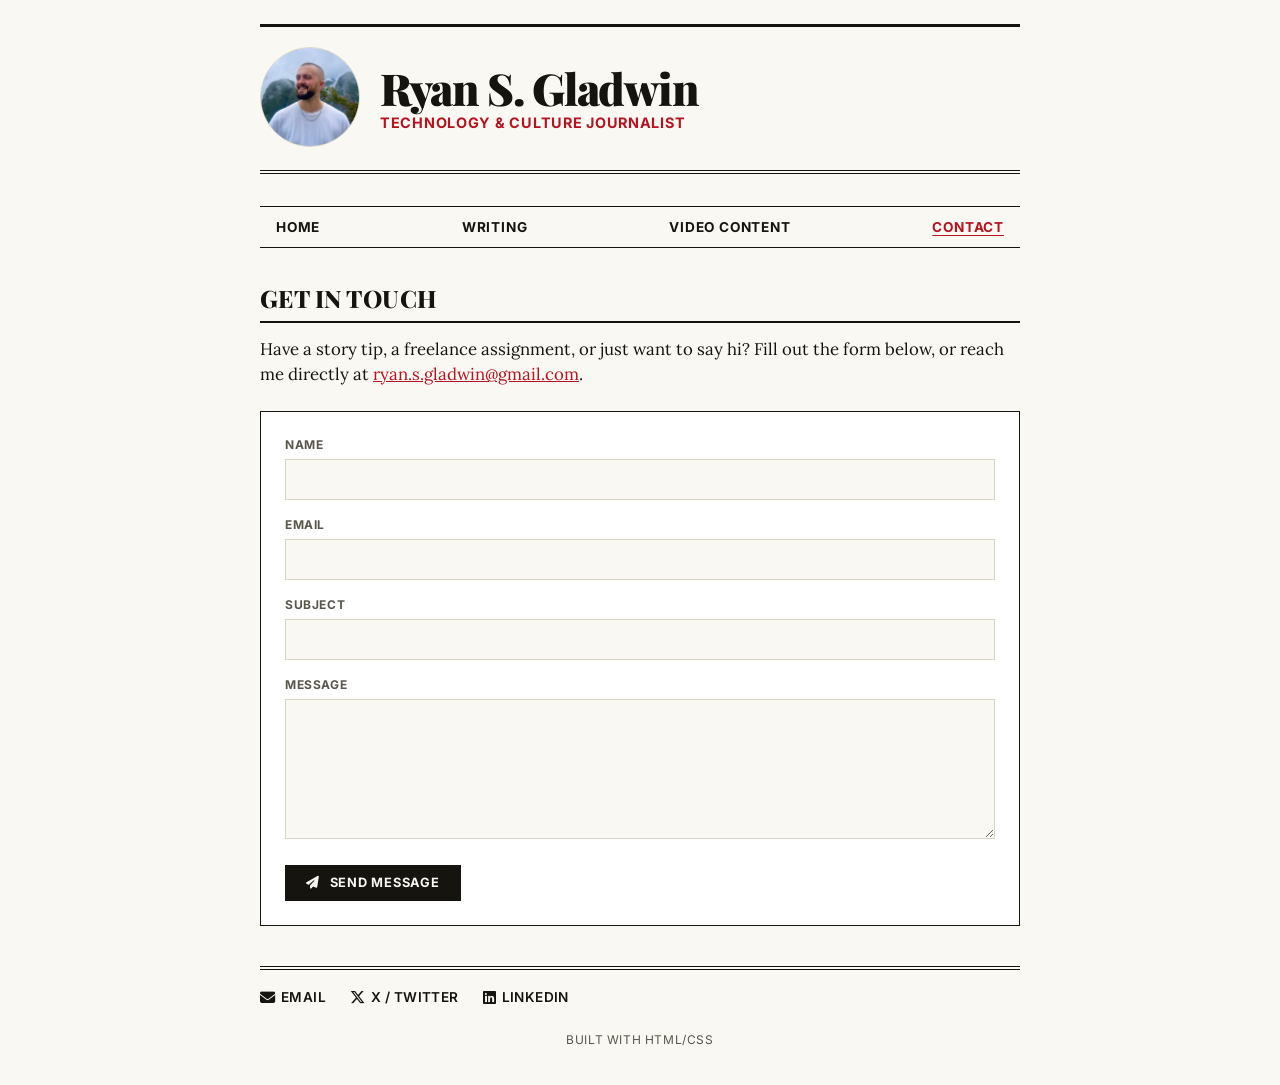
==== contact.html @ e8fc2579 "Skeleton" ====
<!DOCTYPE html>
<html lang="en">
<head>
    <meta charset="UTF-8">
    <meta name="viewport" content="width=device-width, initial-scale=1.0">
    <meta name="referrer" content="strict-origin-when-cross-origin">
    <title>Contact | Ryan S. Gladwin</title>

    <link rel="icon" href="data:image/svg+xml,<svg xmlns='http://www.w3.org/2000/svg' viewBox='0 0 100 100'><rect width='100' height='100' fill='%2316140F'/><text x='50%' y='64%' font-family='serif' font-weight='900' font-size='46' fill='%23FAF8F3' text-anchor='middle'>RG</text></svg>">

    <meta property="og:type" content="website">
    <meta property="og:title" content="Contact | Ryan S. Gladwin">
    <meta property="og:description" content="Get in touch with journalist Ryan S. Gladwin.">
    <meta property="og:image" content="headshot.jpg">
    <meta property="og:url" content="https://ryansgladwin.github.io/contact.html">

    <meta name="twitter:card" content="summary_large_image">
    <meta name="twitter:title" content="Contact | Ryan S. Gladwin">
    <meta name="twitter:image" content="headshot.jpg">

    <link rel="preconnect" href="https://fonts.googleapis.com">
    <link rel="preconnect" href="https://fonts.gstatic.com" crossorigin>
    <link href="https://fonts.googleapis.com/css2?family=Lora:ital,wght@0,400;0,500;1,400&family=Playfair+Display:ital,wght@0,600;0,800;0,900;1,600&family=Inter:wght@600;700&display=swap" rel="stylesheet">
    <link rel="stylesheet" href="https://cdnjs.cloudflare.com/ajax/libs/font-awesome/6.5.1/css/all.min.css">
    <link rel="stylesheet" href="style.css">
</head>
<body>

    <div class="container">
        <header>
            <div class="header-content">
                <a href="index.html">
                    <img src="headshot.jpg" alt="Ryan S. Gladwin" class="profile-img">
                </a>
                <div class="header-text">
                    <h1>Ryan S. Gladwin</h1>
                    <p class="subtitle">Technology &amp; Culture Journalist</p>
                </div>
            </div>
        </header>

        <nav class="work-nav">
            <a href="index.html">Home</a>
            <a href="writing.html">Writing</a>
            <a href="video.html">Video Content</a>
            <a href="contact.html" class="active">Contact</a>
        </nav>

        <main>
            <section id="contact-page">
                <h2>Get in Touch</h2>
                <p>Have a story tip, a freelance assignment, or just want to say hi? Fill out the form below, or reach me directly at <a href="mailto:ryan.s.gladwin@gmail.com" style="color: var(--accent);">ryan.s.gladwin@gmail.com</a>.</p>

                <div class="contact-box">
                    <!--
                        NOTE FOR RYAN: this form posts to Formspree, a free service
                        that emails you submissions without needing a backend.
                        1. Go to formspree.io, sign up free, create a form.
                        2. Replace YOUR_FORM_ID below with the ID they give you.
                    -->
                    <form action="https://formspree.io/f/YOUR_FORM_ID" method="POST" class="contact-form">
                        <label for="name">Name</label>
                        <input type="text" id="name" name="name" required>

                        <label for="email">Email</label>
                        <input type="email" id="email" name="email" required>

                        <label for="subject">Subject</label>
                        <input type="text" id="subject" name="_subject" required>

                        <label for="message">Message</label>
                        <textarea id="message" name="message" required></textarea>

                        <button type="submit" class="btn-editorial" style="margin-top: 1.25rem;">
                            <i class="fa-solid fa-paper-plane" style="margin-right: 6px;"></i> Send Message
                        </button>
                    </form>
                </div>
            </section>
        </main>

        <footer>
            <div class="links">
                <a href="mailto:ryan.s.gladwin@gmail.com"><i class="fa-solid fa-envelope"></i> Email</a>
                <a href="https://x.com/Ryan_S_Gladwin" target="_blank" rel="noopener noreferrer"><i class="fa-brands fa-x-twitter"></i> X / Twitter</a>
                <a href="https://www.linkedin.com/in/ryansgladwin/" target="_blank" rel="noopener noreferrer"><i class="fa-brands fa-linkedin"></i> LinkedIn</a>
            </div>
            <p class="colophon">Built with HTML/CSS</p>
        </footer>
    </div>

</body>
</html>
---- style.css ----
/* ===========================================================
   Ryan S. Gladwin — Portfolio
   Broadsheet-editorial base, forked from André Beganski's template.
   Signature: wire-service "kicker" tags encode content type/beat.
   =========================================================== */

:root {
    --paper: #FAF8F3;
    --ink: #16140F;
    --gray: #5A564C;
    --border: #DAD4C4;
    --accent: #B4131F;      /* wire-service red — used sparingly */
    --accent-dark: #7A0C15;
}

* {
    box-sizing: border-box;
    margin: 0;
    padding: 0;
}

body {
    background-color: var(--paper);
    color: var(--ink);
    font-family: 'Lora', serif;
    line-height: 1.5;
    padding: 1.5rem;
    -webkit-font-smoothing: antialiased;
}

.container {
    max-width: 760px;
    margin: 0 auto;
}

/* ---------- Masthead ---------- */
header {
    margin-bottom: 2rem;
    padding: 1.25rem 0;
    border-top: 3px solid var(--ink);
    border-bottom: 1px solid var(--ink);
    position: relative;
}

header::after {
    content: '';
    position: absolute;
    bottom: 2px;
    left: 0;
    right: 0;
    height: 1px;
    background: var(--ink);
}

.header-content {
    display: flex;
    align-items: center;
    gap: 1.25rem;
}

.profile-img {
    width: 100px;
    height: 100px;
    border-radius: 50%;
    object-fit: cover;
    border: 1px solid var(--border);
    flex-shrink: 0;
}

h1 {
    font-size: 2.75rem;
    font-weight: 900;
    margin: 0 0 0.1rem 0;
    letter-spacing: -0.03em;
    line-height: 1;
}

.subtitle {
    font-family: 'Inter', sans-serif;
    font-size: 0.9rem;
    color: var(--accent);
    font-weight: 700;
    text-transform: uppercase;
    letter-spacing: 0.05em;
    margin: 0;
}

h1, h2, h3 {
    font-family: 'Playfair Display', serif;
    color: var(--ink);
}

section {
    margin-bottom: 2.25rem;
}

h2 {
    font-size: 1.5rem;
    font-weight: 800;
    margin-bottom: 0.85rem;
    padding-bottom: 0.35rem;
    border-bottom: 2px solid var(--ink);
    text-transform: uppercase;
    letter-spacing: 0.02em;
}

p {
    margin-bottom: 0.75rem;
    font-size: 1.05rem;
}

#about p {
    font-size: 0.95rem;
    line-height: 1.6;
    margin-bottom: 1rem;
}

#about p:last-child {
    margin-bottom: 0;
}

/* ---------- Nav ---------- */
.work-nav {
    display: flex;
    justify-content: space-between;
    align-items: center;
    margin-top: 1.25rem;
    margin-bottom: 2rem;
    padding: 0.6rem 1rem;
    border-top: 1px solid var(--ink);
    border-bottom: 1px solid var(--ink);
}

.work-nav a {
    font-family: 'Inter', sans-serif;
    font-size: 0.85rem;
    font-weight: 700;
    text-transform: uppercase;
    letter-spacing: 0.06em;
    color: var(--ink);
    text-decoration: none;
    transition: color 0.2s ease;
}

.work-nav a:hover,
.work-nav a.active {
    color: var(--accent);
    text-decoration: underline;
    text-underline-offset: 3px;
}

/* ---------- Kicker (signature element) ----------
   Small wire-service style label naming the beat/format
   ahead of each headline: SCOOP, PROFILE, EXPLAINER, etc. */
.kicker {
    display: inline-block;
    font-family: 'Inter', sans-serif;
    font-size: 0.7rem;
    font-weight: 700;
    text-transform: uppercase;
    letter-spacing: 0.09em;
    color: var(--accent);
    border: 1px solid var(--accent);
    padding: 0.12rem 0.5rem;
    margin-bottom: 0.5rem;
}

/* ---------- Clips (writing / index featured work) ---------- */
.clip {
    margin-bottom: 1.5rem;
}

.clip-content {
    display: flex;
    gap: 1.25rem;
    align-items: center;
}

.clip-text {
    flex: 1;
}

.clip-thumb {
    width: 150px;
    height: 95px;
    object-fit: cover;
    border: 1px solid var(--border);
    flex-shrink: 0;
}

.clip-content a:first-child {
    display: block;
    overflow: hidden;
    flex-shrink: 0;
}

.clip-hero {
    margin-bottom: 2rem;
    border-bottom: 1px solid var(--border);
    padding-bottom: 1.75rem;
}

.clip-hero .clip-content {
    gap: 1.5rem;
    align-items: center;
}

.clip-hero .clip-thumb {
    width: 250px;
    height: 155px;
    object-fit: cover;
}

.clip-hero h3 {
    font-size: 1.5rem;
    margin-bottom: 0.3rem;
}

.clip-hero p {
    font-size: 1.05rem;
}

.clip h3 {
    font-size: 1.35rem;
    font-weight: 800;
    margin-bottom: 0.2rem;
    line-height: 1.25;
}

.clip h3 a {
    color: var(--ink);
    text-decoration: none;
    transition: color 0.2s ease;
}

.clip h3 a:hover {
    color: var(--accent);
    text-decoration: underline;
    text-decoration-thickness: 2px;
    text-underline-offset: 3px;
}

.clip-meta {
    font-family: 'Inter', sans-serif;
    font-size: 0.8rem;
    text-transform: uppercase;
    letter-spacing: 0.05em;
    color: var(--gray);
    margin-bottom: 0.3rem;
    font-weight: 700;
}

/* ---------- Placeholder clips (samples not uploaded yet) ---------- */
.clip-placeholder .clip-content {
    border: 1px dashed var(--border);
    padding: 1.1rem 1.25rem;
    align-items: flex-start;
}

.clip-placeholder .clip-thumb-placeholder {
    width: 150px;
    height: 95px;
    flex-shrink: 0;
    border: 1px dashed var(--border);
    display: flex;
    align-items: center;
    justify-content: center;
    color: var(--border);
    font-size: 1.5rem;
    background: repeating-linear-gradient(
        135deg,
        transparent,
        transparent 8px,
        rgba(218, 212, 196, 0.4) 8px,
        rgba(218, 212, 196, 0.4) 9px
    );
}

.clip-placeholder h3 {
    color: var(--gray);
    font-style: italic;
}

.clip-placeholder .clip-meta span.pending {
    color: var(--accent);
}

/* ---------- Beat grid (index page) ---------- */
.beat-grid {
    display: grid;
    grid-template-columns: repeat(2, 1fr);
    gap: 0.9rem;
}

.beat-card {
    border: 1px solid var(--ink);
    padding: 1rem 1.1rem;
    text-decoration: none;
    color: var(--ink);
    transition: background 0.2s ease, color 0.2s ease;
}

.beat-card:hover {
    background: var(--ink);
    color: var(--paper);
}

.beat-card:hover .beat-card-label {
    color: var(--paper);
}

.beat-card h3 {
    font-size: 1.05rem;
    margin-bottom: 0.15rem;
}

.beat-card-label {
    font-family: 'Inter', sans-serif;
    font-size: 0.7rem;
    font-weight: 700;
    text-transform: uppercase;
    letter-spacing: 0.08em;
    color: var(--accent);
    display: block;
    margin-bottom: 0.3rem;
}

/* ---------- Video / outlet sections ---------- */
.outlet-section {
    margin-top: 1.5rem;
    margin-bottom: 2rem;
}

.outlet-header {
    display: flex;
    align-items: baseline;
    justify-content: space-between;
    border-bottom: 1px solid var(--ink);
    padding-bottom: 0.4rem;
    margin-bottom: 1rem;
}

.outlet-title {
    font-size: 1.15rem;
}

.media-grid {
    display: grid;
    grid-template-columns: repeat(2, 1fr);
    gap: 1.25rem;
}

.media-card {
    border: 1px solid var(--border);
    padding: 1rem;
}

.media-meta {
    font-family: 'Inter', sans-serif;
    font-size: 0.75rem;
    text-transform: uppercase;
    letter-spacing: 0.05em;
    color: var(--gray);
    margin-bottom: 0.4rem;
    display: flex;
    justify-content: space-between;
}

.media-card h4 {
    font-family: 'Playfair Display', serif;
    font-size: 1.05rem;
    margin-bottom: 0.4rem;
    line-height: 1.3;
}

.media-card p {
    font-size: 0.9rem;
    color: var(--gray);
    margin-bottom: 0.75rem;
}

.video-container {
    position: relative;
    width: 100%;
    padding-bottom: 56.25%;
    height: 0;
    overflow: hidden;
    border: 1px solid var(--border);
    margin-bottom: 0.75rem;
    background: #efe9db;
}

.video-container iframe {
    position: absolute;
    top: 0;
    left: 0;
    width: 100%;
    height: 100%;
    border: 0;
}

.video-placeholder {
    position: relative;
    width: 100%;
    padding-bottom: 56.25%;
    height: 0;
    border: 1px dashed var(--border);
    margin-bottom: 0.75rem;
    background: repeating-linear-gradient(
        135deg,
        transparent,
        transparent 8px,
        rgba(218, 212, 196, 0.4) 8px,
        rgba(218, 212, 196, 0.4) 9px
    );
}

.video-placeholder .play-icon {
    position: absolute;
    top: 50%;
    left: 50%;
    transform: translate(-50%, -50%);
    font-size: 1.75rem;
    color: var(--border);
}

.media-link {
    font-family: 'Inter', sans-serif;
    font-size: 0.8rem;
    font-weight: 700;
    text-transform: uppercase;
    letter-spacing: 0.04em;
    color: var(--ink);
    text-decoration: none;
}

.media-link:hover {
    color: var(--accent);
}

/* ---------- Contact ---------- */
.contact-box {
    border: 1px solid var(--ink);
    padding: 1.5rem;
    background: #FFFFFF;
    margin-top: 1.5rem;
}

.btn-editorial {
    font-family: 'Inter', sans-serif;
    display: inline-block;
    background: var(--ink);
    color: var(--paper);
    padding: 0.6rem 1.25rem;
    text-transform: uppercase;
    font-size: 0.8rem;
    font-weight: 700;
    letter-spacing: 0.06em;
    text-decoration: none;
    margin-top: 0.75rem;
    border: 1px solid var(--ink);
    transition: opacity 0.2s ease, transform 0.2s ease;
}

.btn-editorial:hover {
    opacity: 0.85;
    text-decoration: none;
    transform: translateY(-1px);
}

.btn-editorial-outline {
    background: transparent;
    color: var(--ink);
}

.contact-form label {
    display: block;
    font-family: 'Inter', sans-serif;
    font-size: 0.75rem;
    font-weight: 700;
    text-transform: uppercase;
    letter-spacing: 0.05em;
    color: var(--gray);
    margin-bottom: 0.3rem;
    margin-top: 1rem;
}

.contact-form label:first-child {
    margin-top: 0;
}

input[type="text"],
input[type="email"],
textarea {
    width: 100%;
    font-family: 'Lora', serif;
    font-size: 1rem;
    padding: 0.6rem 0.7rem;
    border: 1px solid var(--border);
    background: var(--paper);
    color: var(--ink);
}

input[type="text"]:focus,
input[type="email"]:focus,
textarea:focus {
    outline: none;
    border-color: var(--accent);
}

textarea {
    resize: vertical;
    min-height: 140px;
}

.contact-form button {
    font-family: 'Inter', sans-serif;
    cursor: pointer;
    border: 1px solid var(--ink);
}

/* ---------- Footer ---------- */
footer {
    border-top: 1px solid var(--ink);
    padding-top: 1.25rem;
    margin-top: 2.5rem;
    position: relative;
}

footer::before {
    content: '';
    position: absolute;
    top: 2px;
    left: 0;
    right: 0;
    height: 1px;
    background: var(--ink);
}

.links {
    display: flex;
    flex-wrap: wrap;
    gap: 1rem 1.5rem;
    margin-bottom: 1.5rem;
}

.links a {
    font-family: 'Inter', sans-serif;
    color: var(--ink);
    text-decoration: none;
    font-weight: 600;
    font-size: 0.85rem;
    text-transform: uppercase;
    letter-spacing: 0.03em;
    display: inline-flex;
    align-items: center;
    gap: 0.35rem;
    transition: opacity 0.2s ease, color 0.2s ease;
}

.links a i {
    font-size: 0.95rem;
    color: var(--ink);
    transition: transform 0.2s ease;
}

.links a:hover {
    color: var(--accent);
    text-decoration: underline;
    text-underline-offset: 3px;
}

.links a:hover i {
    color: var(--accent);
    transform: scale(1.1);
}

.colophon {
    text-align: center;
    font-family: 'Inter', sans-serif;
    font-size: 0.75rem;
    color: var(--gray);
    text-transform: uppercase;
    letter-spacing: 0.05em;
}

/* ---------- Responsive ---------- */
@media (max-width: 600px) {
    .header-content {
        flex-direction: column;
        text-align: center;
        gap: 1rem;
    }
    .work-nav {
        flex-direction: column;
        gap: 0.5rem;
        padding: 0.75rem 1rem;
    }
    .clip-content {
        flex-direction: column;
    }
    .clip-content a:first-child {
        width: 100%;
    }
    .clip-thumb, .clip-hero .clip-thumb, .clip-thumb-placeholder {
        width: 100%;
        height: 180px;
    }
    .beat-grid {
        grid-template-columns: 1fr;
    }
    .media-grid {
        grid-template-columns: 1fr;
    }
    .outlet-header {
        flex-direction: column;
        gap: 0.2rem;
    }
    h1 { font-size: 2.25rem; }
    body { padding: 1.25rem 1rem; }
}
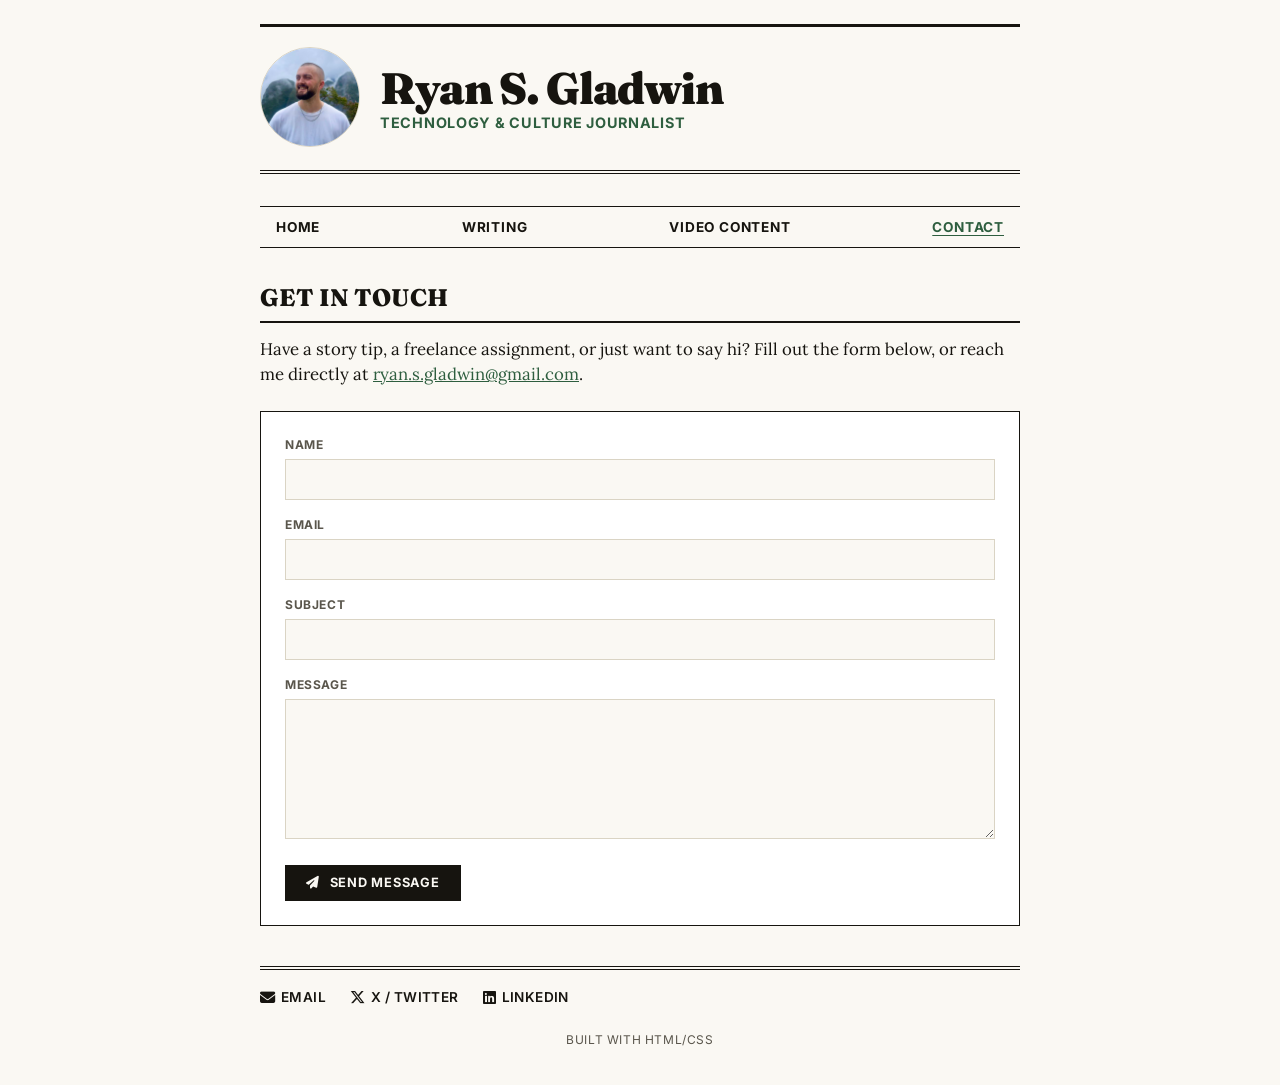
==== commit 14150b09: "Add files via upload" ====
--- a/contact.html
+++ b/contact.html
@@ -20,7 +20,7 @@
 
     <link rel="preconnect" href="https://fonts.googleapis.com">
     <link rel="preconnect" href="https://fonts.gstatic.com" crossorigin>
-    <link href="https://fonts.googleapis.com/css2?family=Lora:ital,wght@0,400;0,500;1,400&family=Playfair+Display:ital,wght@0,600;0,800;0,900;1,600&family=Inter:wght@600;700&display=swap" rel="stylesheet">
+    <link href="https://fonts.googleapis.com/css2?family=Lora:ital,wght@0,400;0,500;1,400&family=Fraunces:ital,opsz,wght@0,9..144,500;0,9..144,600;0,9..144,700;0,9..144,900;1,9..144,500;1,9..144,600&family=Inter:wght@600;700&display=swap" rel="stylesheet">
     <link rel="stylesheet" href="https://cdnjs.cloudflare.com/ajax/libs/font-awesome/6.5.1/css/all.min.css">
     <link rel="stylesheet" href="style.css">
 </head>
--- a/style.css
+++ b/style.css
@@ -9,8 +9,8 @@
     --ink: #16140F;
     --gray: #5A564C;
     --border: #DAD4C4;
-    --accent: #B4131F;      /* wire-service red — used sparingly */
-    --accent-dark: #7A0C15;
+    --accent: #2E5E3F;      /* forest green - used sparingly */
+    --accent-dark: #1E3D28;
 }
 
 * {
@@ -86,7 +86,7 @@
 }
 
 h1, h2, h3 {
-    font-family: 'Playfair Display', serif;
+    font-family: 'Fraunces', serif;
     color: var(--ink);
 }
 
@@ -285,50 +285,125 @@
     color: var(--accent);
 }
 
-/* ---------- Beat grid (index page) ---------- */
-.beat-grid {
+/* ---------- Highlights (index page) ---------- */
+.highlight-hero {
+    display: flex;
+    gap: 1.5rem;
+    border: 1px solid var(--border);
+    margin-bottom: 1.25rem;
+    overflow: hidden;
+}
+
+.highlight-hero .highlight-thumb-wrap {
+    flex: 0 0 42%;
+}
+
+.highlight-hero .highlight-thumb {
+    width: 100%;
+    height: 100%;
+    min-height: 190px;
+    object-fit: cover;
+    display: block;
+}
+
+.highlight-hero .highlight-body {
+    flex: 1;
+    padding: 1.1rem 1.25rem 1.1rem 0;
+    display: flex;
+    flex-direction: column;
+    justify-content: center;
+}
+
+.highlight-hero h3 {
+    font-size: 1.4rem;
+    line-height: 1.2;
+}
+
+.highlight-grid {
     display: grid;
     grid-template-columns: repeat(2, 1fr);
-    gap: 0.9rem;
-}
-
-.beat-card {
-    border: 1px solid var(--ink);
-    padding: 1rem 1.1rem;
+    gap: 1.1rem;
+}
+
+.highlight-card {
+    border: 1px solid var(--border);
+    overflow: hidden;
+}
+
+.highlight-thumb {
+    width: 100%;
+    height: 130px;
+    object-fit: cover;
+    display: block;
+    border-bottom: 1px solid var(--border);
+}
+
+.highlight-body {
+    padding: 0.85rem 1rem 1rem;
+}
+
+.highlight-card h3,
+.highlight-hero h3 {
+    font-family: 'Fraunces', serif;
+    font-weight: 700;
+    margin: 0.45rem 0 0.35rem;
+    line-height: 1.28;
+}
+
+.highlight-card h3 {
+    font-size: 1rem;
+}
+
+.highlight-card h3 a,
+.highlight-hero h3 a {
+    color: var(--ink);
     text-decoration: none;
-    color: var(--ink);
-    transition: background 0.2s ease, color 0.2s ease;
-}
-
-.beat-card:hover {
-    background: var(--ink);
-    color: var(--paper);
-}
-
-.beat-card:hover .beat-card-label {
-    color: var(--paper);
-}
-
-.beat-card h3 {
-    font-size: 1.05rem;
-    margin-bottom: 0.15rem;
-}
-
-.beat-card-label {
-    font-family: 'Inter', sans-serif;
-    font-size: 0.7rem;
-    font-weight: 700;
-    text-transform: uppercase;
-    letter-spacing: 0.08em;
-    color: var(--accent);
-    display: block;
-    margin-bottom: 0.3rem;
+    transition: color 0.2s ease;
+}
+
+.highlight-card h3 a:hover,
+.highlight-hero h3 a:hover {
+    color: var(--accent);
+    text-decoration: underline;
+    text-underline-offset: 3px;
+}
+
+.highlight-dek {
+    font-size: 0.85rem;
+    color: var(--gray);
+    line-height: 1.45;
+    margin-bottom: 0.5rem;
+}
+
+.highlight-hero .highlight-dek {
+    font-size: 0.95rem;
+}
+
+.highlight-meta {
+    font-family: 'Inter', sans-serif;
+    font-size: 0.68rem;
+    font-weight: 700;
+    text-transform: uppercase;
+    letter-spacing: 0.06em;
+    color: var(--gray);
+}
+
+.highlight-meta .outlet {
+    color: var(--accent);
 }
 
 /* ---------- Video / outlet sections ---------- */
 .outlet-section {
     margin-top: 1.5rem;
     margin-bottom: 2rem;
+}
+
+.section-bio {
+    font-size: 0.95rem;
+    color: var(--ink);
+    line-height: 1.55;
+    margin-bottom: 1rem;
+    max-width: 640px;
 }
 
 .outlet-header {
@@ -367,7 +442,7 @@
 }
 
 .media-card h4 {
-    font-family: 'Playfair Display', serif;
+    font-family: 'Fraunces', serif;
     font-size: 1.05rem;
     margin-bottom: 0.4rem;
     line-height: 1.3;
@@ -606,8 +681,20 @@
         width: 100%;
         height: 180px;
     }
-    .beat-grid {
+    .highlight-grid {
         grid-template-columns: 1fr;
+    }
+    .highlight-hero {
+        flex-direction: column;
+    }
+    .highlight-hero .highlight-thumb-wrap {
+        flex: none;
+    }
+    .highlight-hero .highlight-thumb {
+        min-height: 180px;
+    }
+    .highlight-hero .highlight-body {
+        padding: 0.9rem 1rem 1rem;
     }
     .media-grid {
         grid-template-columns: 1fr;
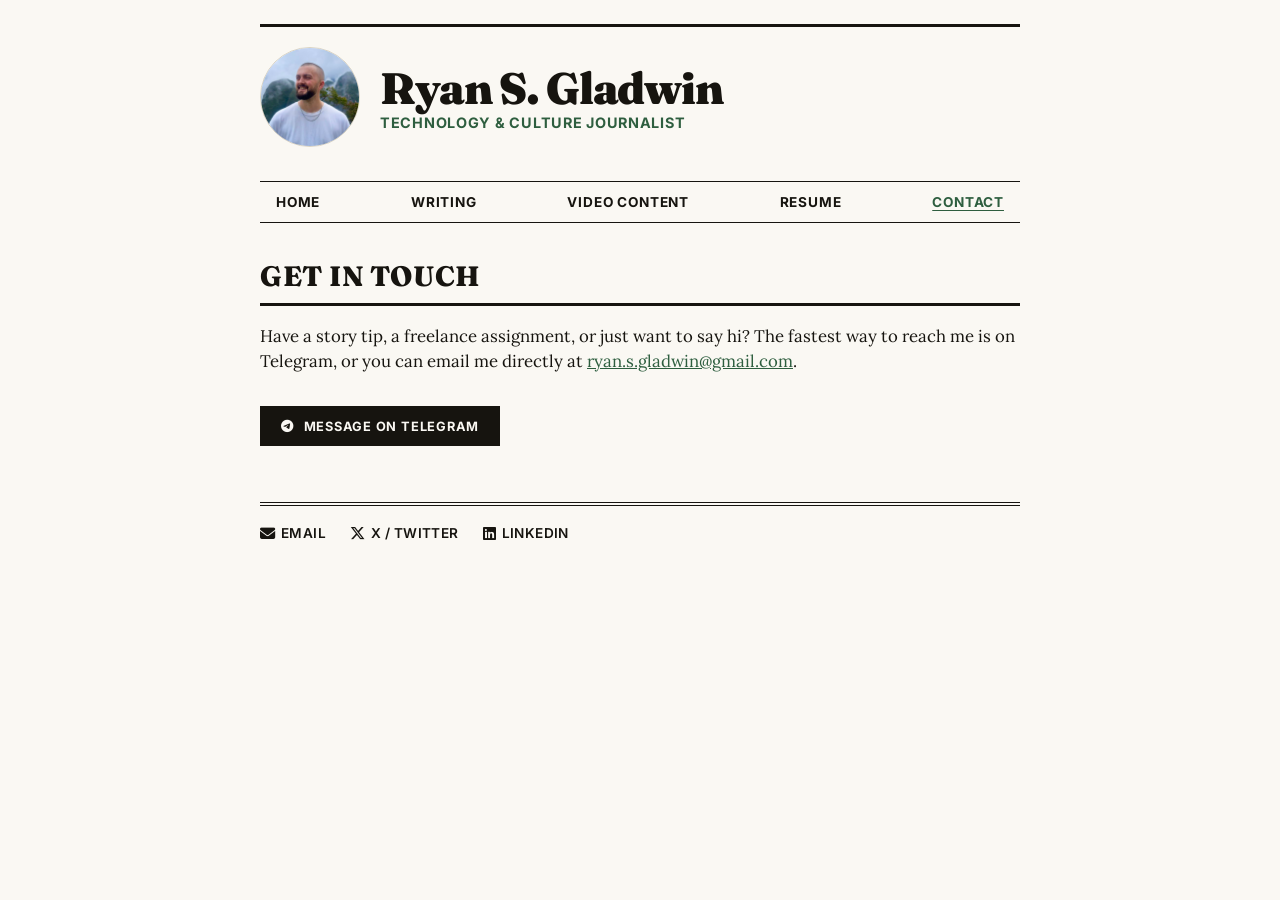
==== commit 6fca3ae7: "Add files via upload" ====
--- a/contact.html
+++ b/contact.html
@@ -43,38 +43,17 @@
             <a href="index.html">Home</a>
             <a href="writing.html">Writing</a>
             <a href="video.html">Video Content</a>
+            <a href="resume.html">Resume</a>
             <a href="contact.html" class="active">Contact</a>
         </nav>
 
         <main>
             <section id="contact-page">
                 <h2>Get in Touch</h2>
-                <p>Have a story tip, a freelance assignment, or just want to say hi? Fill out the form below, or reach me directly at <a href="mailto:ryan.s.gladwin@gmail.com" style="color: var(--accent);">ryan.s.gladwin@gmail.com</a>.</p>
+                <p>Have a story tip, a freelance assignment, or just want to say hi? The fastest way to reach me is on Telegram, or you can email me directly at <a href="mailto:ryan.s.gladwin@gmail.com" style="color: var(--accent);">ryan.s.gladwin@gmail.com</a>.</p>
 
-                <div class="contact-box">
-                    <!--
-                        NOTE FOR RYAN: this form posts to Formspree, a free service
-                        that emails you submissions without needing a backend.
-                        1. Go to formspree.io, sign up free, create a form.
-                        2. Replace YOUR_FORM_ID below with the ID they give you.
-                    -->
-                    <form action="https://formspree.io/f/YOUR_FORM_ID" method="POST" class="contact-form">
-                        <label for="name">Name</label>
-                        <input type="text" id="name" name="name" required>
-
-                        <label for="email">Email</label>
-                        <input type="email" id="email" name="email" required>
-
-                        <label for="subject">Subject</label>
-                        <input type="text" id="subject" name="_subject" required>
-
-                        <label for="message">Message</label>
-                        <textarea id="message" name="message" required></textarea>
-
-                        <button type="submit" class="btn-editorial" style="margin-top: 1.25rem;">
-                            <i class="fa-solid fa-paper-plane" style="margin-right: 6px;"></i> Send Message
-                        </button>
-                    </form>
+                <div style="display: flex; gap: 0.75rem; flex-wrap: wrap; margin-top: 1.25rem;">
+                    <a href="https://t.me/RSGladwin" target="_blank" rel="noopener noreferrer" class="btn-editorial"><i class="fa-brands fa-telegram" style="margin-right: 6px;"></i> Message on Telegram</a>
                 </div>
             </section>
         </main>
@@ -85,7 +64,6 @@
                 <a href="https://x.com/Ryan_S_Gladwin" target="_blank" rel="noopener noreferrer"><i class="fa-brands fa-x-twitter"></i> X / Twitter</a>
                 <a href="https://www.linkedin.com/in/ryansgladwin/" target="_blank" rel="noopener noreferrer"><i class="fa-brands fa-linkedin"></i> LinkedIn</a>
             </div>
-            <p class="colophon">Built with HTML/CSS</p>
         </footer>
     </div>
 
--- a/style.css
+++ b/style.css
@@ -35,21 +35,10 @@
 
 /* ---------- Masthead ---------- */
 header {
-    margin-bottom: 2rem;
+    margin-bottom: 0;
     padding: 1.25rem 0;
     border-top: 3px solid var(--ink);
-    border-bottom: 1px solid var(--ink);
     position: relative;
-}
-
-header::after {
-    content: '';
-    position: absolute;
-    bottom: 2px;
-    left: 0;
-    right: 0;
-    height: 1px;
-    background: var(--ink);
 }
 
 .header-content {
@@ -91,15 +80,15 @@
 }
 
 section {
-    margin-bottom: 2.25rem;
+    margin-bottom: 3.5rem;
 }
 
 h2 {
-    font-size: 1.5rem;
+    font-size: 1.75rem;
     font-weight: 800;
-    margin-bottom: 0.85rem;
-    padding-bottom: 0.35rem;
-    border-bottom: 2px solid var(--ink);
+    margin-bottom: 1.1rem;
+    padding-bottom: 0.4rem;
+    border-bottom: 3px solid var(--ink);
     text-transform: uppercase;
     letter-spacing: 0.02em;
 }
@@ -124,7 +113,7 @@
     display: flex;
     justify-content: space-between;
     align-items: center;
-    margin-top: 1.25rem;
+    margin-top: 0.5rem;
     margin-bottom: 2rem;
     padding: 0.6rem 1rem;
     border-top: 1px solid var(--ink);
@@ -285,138 +274,83 @@
     color: var(--accent);
 }
 
-/* ---------- Highlights (index page) ---------- */
-.highlight-hero {
-    display: flex;
-    gap: 1.5rem;
-    border: 1px solid var(--border);
-    margin-bottom: 1.25rem;
-    overflow: hidden;
-}
-
-.highlight-hero .highlight-thumb-wrap {
-    flex: 0 0 42%;
-}
-
-.highlight-hero .highlight-thumb {
-    width: 100%;
-    height: 100%;
-    min-height: 190px;
-    object-fit: cover;
-    display: block;
-}
-
-.highlight-hero .highlight-body {
-    flex: 1;
-    padding: 1.1rem 1.25rem 1.1rem 0;
-    display: flex;
-    flex-direction: column;
-    justify-content: center;
-}
-
-.highlight-hero h3 {
-    font-size: 1.4rem;
-    line-height: 1.2;
-}
-
+
+/* ---------- Highlights (index page) — 2x2 standout grid ---------- */
 .highlight-grid {
     display: grid;
     grid-template-columns: repeat(2, 1fr);
-    gap: 1.1rem;
-}
-
-.highlight-card {
-    border: 1px solid var(--border);
-    overflow: hidden;
-}
-
-.highlight-thumb {
+    gap: 2.25rem 1.75rem;
+}
+
+.highlight-card img {
     width: 100%;
-    height: 130px;
+    height: 190px;
     object-fit: cover;
     display: block;
-    border-bottom: 1px solid var(--border);
-}
-
-.highlight-body {
-    padding: 0.85rem 1rem 1rem;
-}
-
-.highlight-card h3,
-.highlight-hero h3 {
+    margin-bottom: 0.85rem;
+}
+
+.highlight-card h3 {
     font-family: 'Fraunces', serif;
     font-weight: 700;
-    margin: 0.45rem 0 0.35rem;
-    line-height: 1.28;
-}
-
-.highlight-card h3 {
-    font-size: 1rem;
-}
-
-.highlight-card h3 a,
-.highlight-hero h3 a {
+    font-size: 1.2rem;
+    line-height: 1.3;
+    margin-bottom: 0.4rem;
+}
+
+.highlight-card h3 a {
     color: var(--ink);
     text-decoration: none;
     transition: color 0.2s ease;
 }
 
-.highlight-card h3 a:hover,
-.highlight-hero h3 a:hover {
+.highlight-card h3 a:hover {
     color: var(--accent);
     text-decoration: underline;
     text-underline-offset: 3px;
 }
 
-.highlight-dek {
-    font-size: 0.85rem;
+.highlight-card p {
+    font-size: 0.9rem;
     color: var(--gray);
-    line-height: 1.45;
-    margin-bottom: 0.5rem;
-}
-
-.highlight-hero .highlight-dek {
-    font-size: 0.95rem;
-}
-
-.highlight-meta {
-    font-family: 'Inter', sans-serif;
-    font-size: 0.68rem;
-    font-weight: 700;
-    text-transform: uppercase;
-    letter-spacing: 0.06em;
-    color: var(--gray);
-}
-
-.highlight-meta .outlet {
-    color: var(--accent);
+    line-height: 1.5;
 }
 
 /* ---------- Video / outlet sections ---------- */
 .outlet-section {
-    margin-top: 1.5rem;
-    margin-bottom: 2rem;
+    margin-top: 0;
+    margin-bottom: 3rem;
+    padding-top: 2rem;
+}
+
+.outlet-section:first-child {
+    padding-top: 0;
+}
+
+.outlet-section + .outlet-section {
+    border-top: 1px solid var(--border);
 }
 
 .section-bio {
-    font-size: 0.95rem;
-    color: var(--ink);
-    line-height: 1.55;
-    margin-bottom: 1rem;
-    max-width: 640px;
+    font-size: 1.05rem;
+    font-style: italic;
+    color: var(--ink);
+    line-height: 1.6;
+    border-left: 3px solid var(--accent);
+    padding-left: 1.1rem;
+    margin: 1rem 0 1.5rem;
+    max-width: 600px;
 }
 
 .outlet-header {
-    display: flex;
-    align-items: baseline;
-    justify-content: space-between;
-    border-bottom: 1px solid var(--ink);
-    padding-bottom: 0.4rem;
-    margin-bottom: 1rem;
+    display: block;
+    margin-bottom: 0;
 }
 
 .outlet-title {
-    font-size: 1.15rem;
+    font-size: 1.9rem;
+    font-weight: 700;
+    line-height: 1.1;
 }
 
 .media-grid {
@@ -674,6 +608,9 @@
     .clip-content {
         flex-direction: column;
     }
+    .highlight-grid {
+        grid-template-columns: 1fr;
+    }
     .clip-content a:first-child {
         width: 100%;
     }
@@ -681,21 +618,6 @@
         width: 100%;
         height: 180px;
     }
-    .highlight-grid {
-        grid-template-columns: 1fr;
-    }
-    .highlight-hero {
-        flex-direction: column;
-    }
-    .highlight-hero .highlight-thumb-wrap {
-        flex: none;
-    }
-    .highlight-hero .highlight-thumb {
-        min-height: 180px;
-    }
-    .highlight-hero .highlight-body {
-        padding: 0.9rem 1rem 1rem;
-    }
     .media-grid {
         grid-template-columns: 1fr;
     }
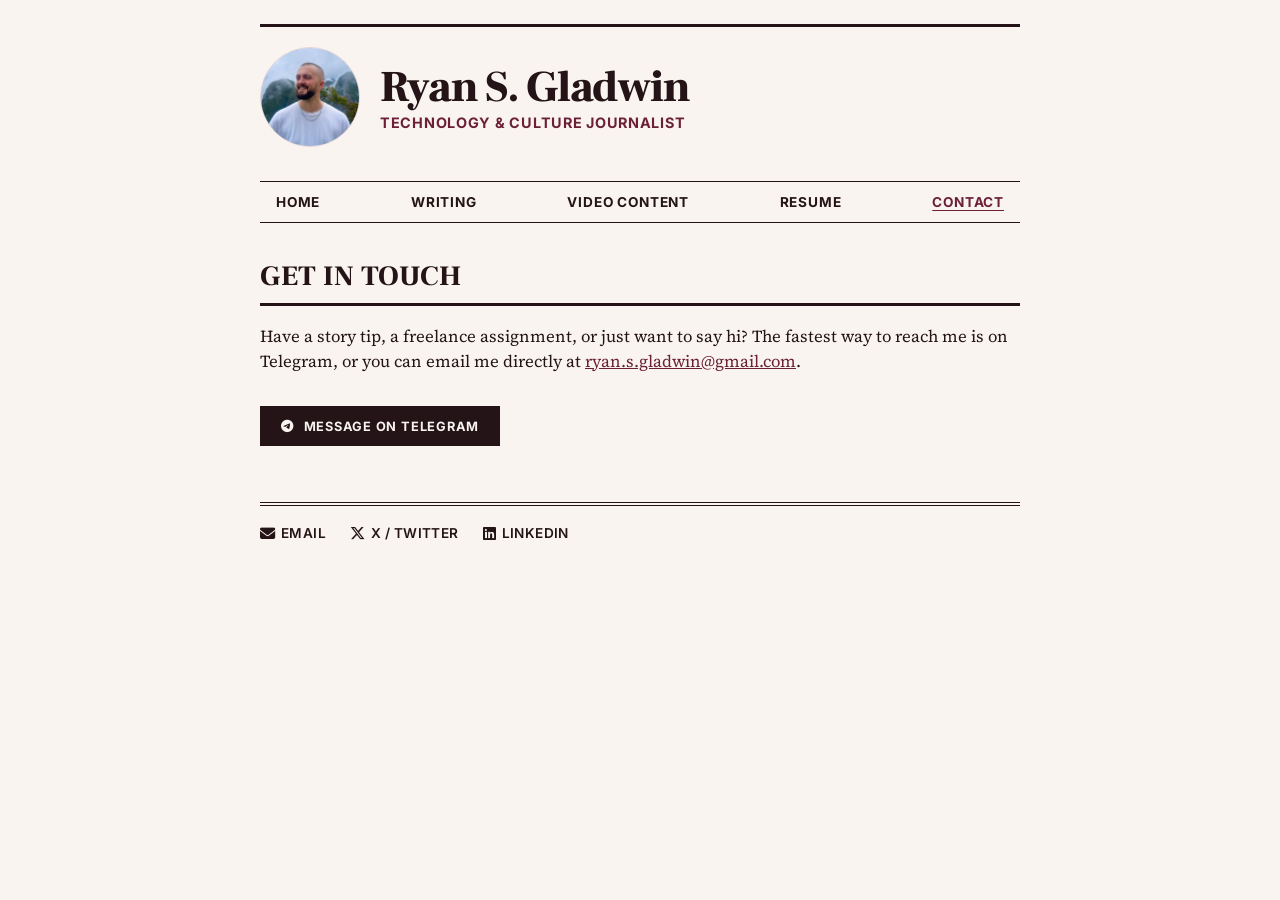
==== commit 122bc211: "Add files via upload" ====
--- a/contact.html
+++ b/contact.html
@@ -20,7 +20,7 @@
 
     <link rel="preconnect" href="https://fonts.googleapis.com">
     <link rel="preconnect" href="https://fonts.gstatic.com" crossorigin>
-    <link href="https://fonts.googleapis.com/css2?family=Lora:ital,wght@0,400;0,500;1,400&family=Fraunces:ital,opsz,wght@0,9..144,500;0,9..144,600;0,9..144,700;0,9..144,900;1,9..144,500;1,9..144,600&family=Inter:wght@600;700&display=swap" rel="stylesheet">
+    <link href="https://fonts.googleapis.com/css2?family=Frank+Ruhl+Libre:wght@500;700;900&family=Source+Serif+4:ital,opsz,wght@0,8..60,400;0,8..60,500;0,8..60,600;1,8..60,400;1,8..60,500&family=Inter:wght@600;700&display=swap" rel="stylesheet">
     <link rel="stylesheet" href="https://cdnjs.cloudflare.com/ajax/libs/font-awesome/6.5.1/css/all.min.css">
     <link rel="stylesheet" href="style.css">
 </head>
--- a/style.css
+++ b/style.css
@@ -5,12 +5,12 @@
    =========================================================== */
 
 :root {
-    --paper: #FAF8F3;
-    --ink: #16140F;
-    --gray: #5A564C;
-    --border: #DAD4C4;
-    --accent: #2E5E3F;      /* forest green - used sparingly */
-    --accent-dark: #1E3D28;
+    --paper: #F9F4F0;
+    --ink: #241417;
+    --gray: #5C4A4E;
+    --border: #E3D3D6;
+    --accent: #6B2038;      /* deep plum - used sparingly */
+    --accent-dark: #4A1526;
 }
 
 * {
@@ -22,7 +22,7 @@
 body {
     background-color: var(--paper);
     color: var(--ink);
-    font-family: 'Lora', serif;
+    font-family: 'Source Serif 4', serif;
     line-height: 1.5;
     padding: 1.5rem;
     -webkit-font-smoothing: antialiased;
@@ -75,7 +75,7 @@
 }
 
 h1, h2, h3 {
-    font-family: 'Fraunces', serif;
+    font-family: 'Frank Ruhl Libre', serif;
     color: var(--ink);
 }
 
@@ -291,7 +291,7 @@
 }
 
 .highlight-card h3 {
-    font-family: 'Fraunces', serif;
+    font-family: 'Frank Ruhl Libre', serif;
     font-weight: 700;
     font-size: 1.2rem;
     line-height: 1.3;
@@ -376,7 +376,7 @@
 }
 
 .media-card h4 {
-    font-family: 'Fraunces', serif;
+    font-family: 'Frank Ruhl Libre', serif;
     font-size: 1.05rem;
     margin-bottom: 0.4rem;
     line-height: 1.3;
@@ -502,7 +502,7 @@
 input[type="email"],
 textarea {
     width: 100%;
-    font-family: 'Lora', serif;
+    font-family: 'Source Serif 4', serif;
     font-size: 1rem;
     padding: 0.6rem 0.7rem;
     border: 1px solid var(--border);
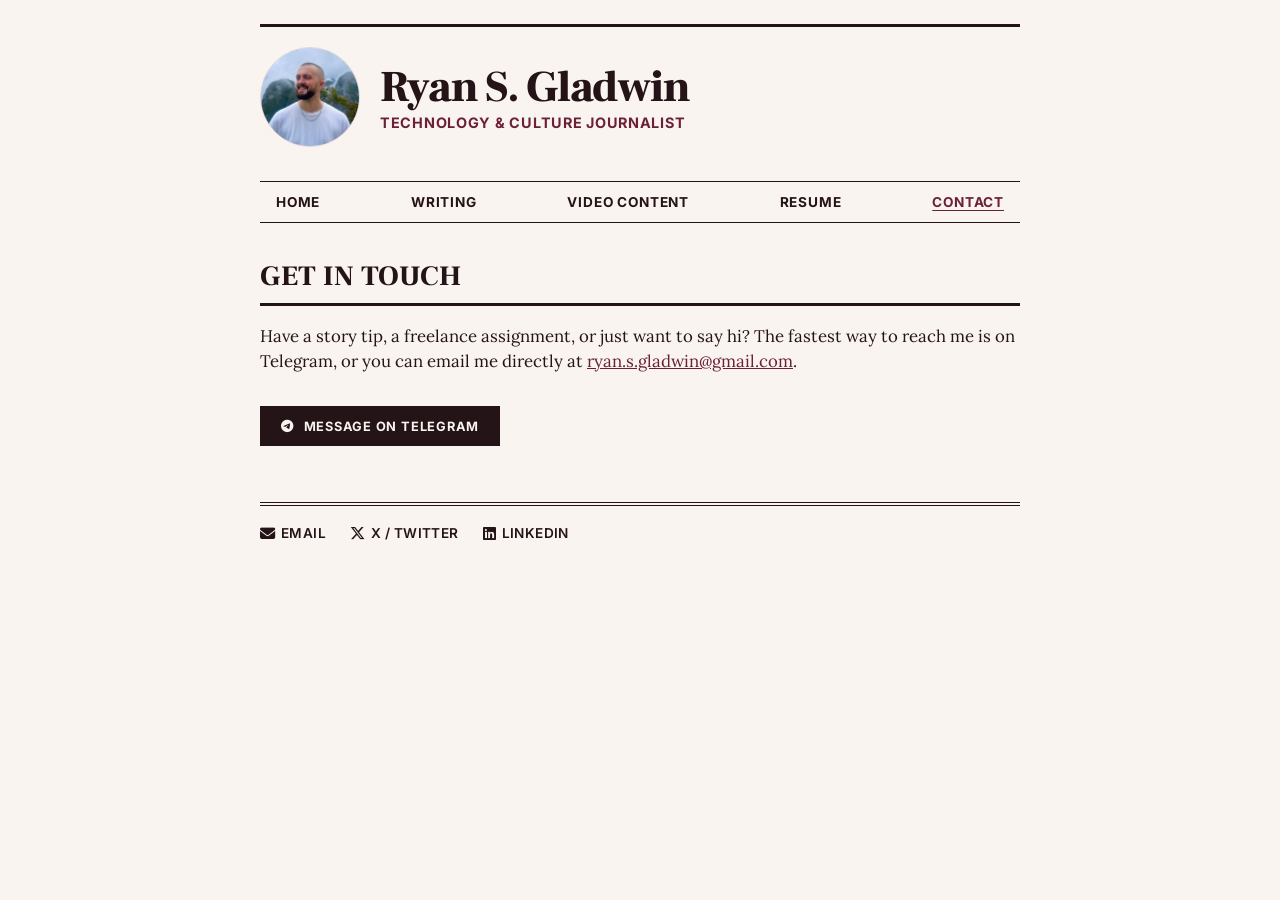
==== commit 01bbba45: "Add files via upload" ====
--- a/contact.html
+++ b/contact.html
@@ -20,7 +20,7 @@
 
     <link rel="preconnect" href="https://fonts.googleapis.com">
     <link rel="preconnect" href="https://fonts.gstatic.com" crossorigin>
-    <link href="https://fonts.googleapis.com/css2?family=Frank+Ruhl+Libre:wght@500;700;900&family=Source+Serif+4:ital,opsz,wght@0,8..60,400;0,8..60,500;0,8..60,600;1,8..60,400;1,8..60,500&family=Inter:wght@600;700&display=swap" rel="stylesheet">
+    <link href="https://fonts.googleapis.com/css2?family=Lora:ital,wght@0,400;0,500;1,400&family=Frank+Ruhl+Libre:wght@500;700;900&family=Inter:wght@600;700&display=swap" rel="stylesheet">
     <link rel="stylesheet" href="https://cdnjs.cloudflare.com/ajax/libs/font-awesome/6.5.1/css/all.min.css">
     <link rel="stylesheet" href="style.css">
 </head>
--- a/style.css
+++ b/style.css
@@ -22,7 +22,7 @@
 body {
     background-color: var(--paper);
     color: var(--ink);
-    font-family: 'Source Serif 4', serif;
+    font-family: 'Lora', serif;
     line-height: 1.5;
     padding: 1.5rem;
     -webkit-font-smoothing: antialiased;
@@ -502,7 +502,7 @@
 input[type="email"],
 textarea {
     width: 100%;
-    font-family: 'Source Serif 4', serif;
+    font-family: 'Lora', serif;
     font-size: 1rem;
     padding: 0.6rem 0.7rem;
     border: 1px solid var(--border);
